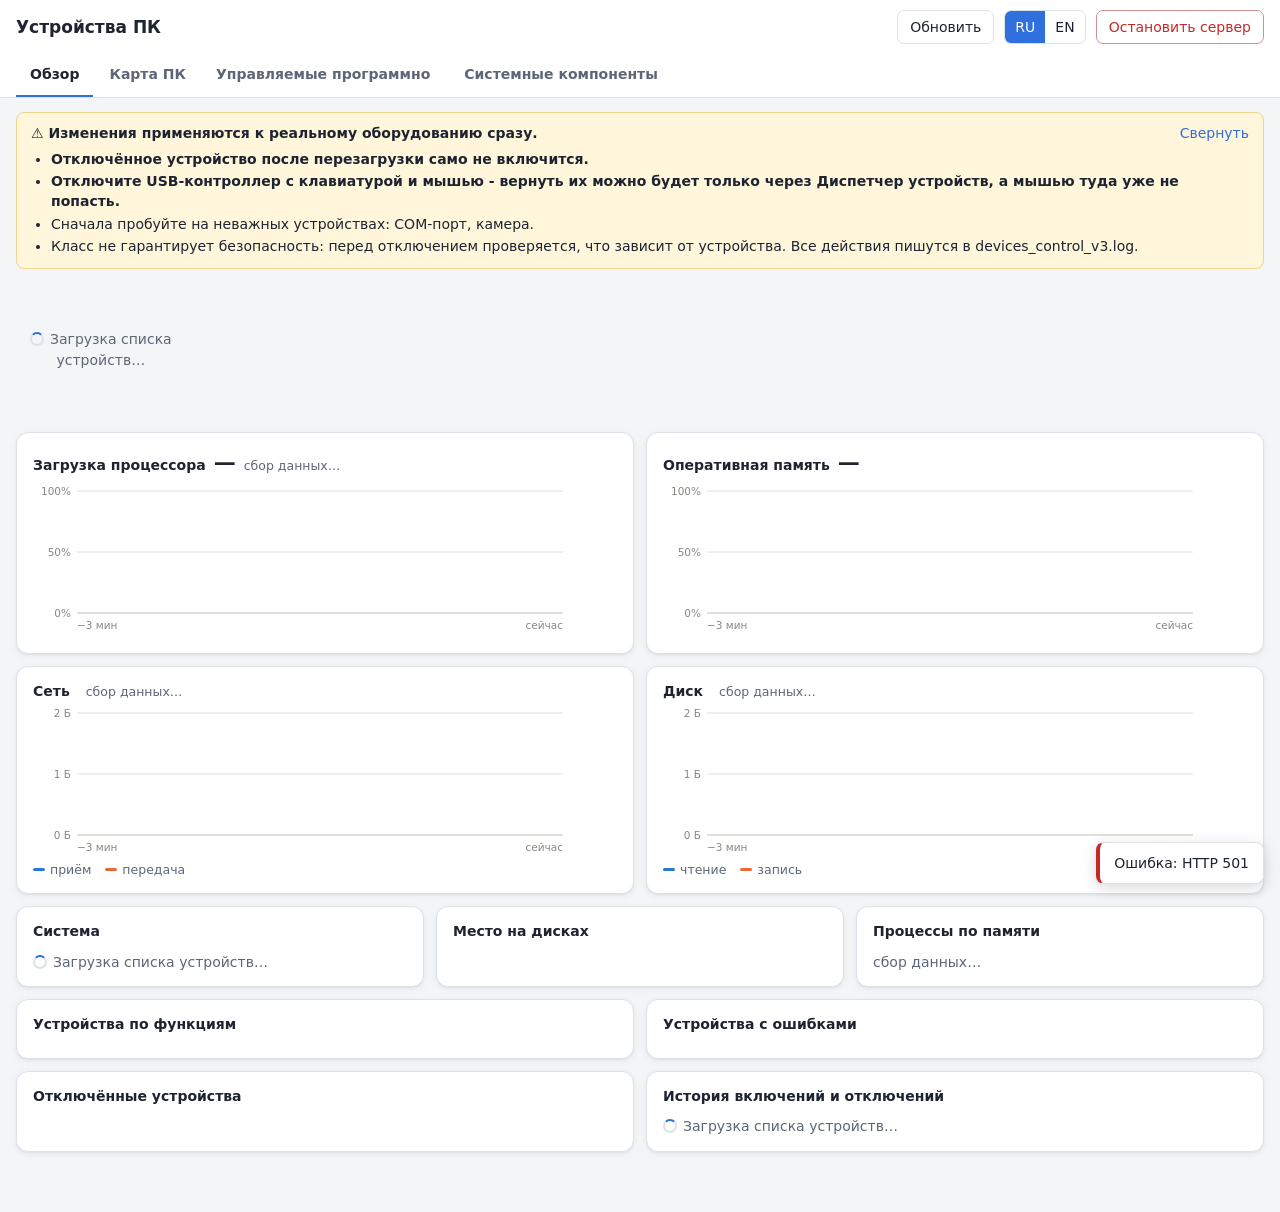
==== devices_control_v3/web/index.html @ e9775680 "Add Devices Control v3: auto-revert and remote-session safety - Auto-revert through a one-time Task " ====
<!doctype html>
<html lang="ru">
<head>
<meta charset="utf-8">
<meta name="viewport" content="width=device-width, initial-scale=1">
<title>Devices Control</title>
<link rel="stylesheet" href="app.css">
</head>
<body>
<header class="top">
  <div class="bar">
    <h1 data-i="title"></h1>
    <span class="host" id="host"></span>
    <span class="spacer"></span>
    <button class="btn" id="refresh" data-i="refresh"></button>
    <div class="lang" role="group" aria-label="Language"><button data-lang="ru">RU</button><button data-lang="en">EN</button></div>
    <button class="btn danger" id="stop" data-i="stop"></button>
  </div>
  <div class="bar tabs-bar">
    <nav class="tabs" role="tablist">
      <button class="tab" data-tab="dash"><span data-i="tabDash"></span></button>
      <button class="tab" data-tab="map"><span data-i="tabMap"></span></button>
      <button class="tab" data-tab="prog"><span data-i="tabProg"></span><span class="n" id="nProg"></span></button>
      <button class="tab" data-tab="other"><span data-i="tabOther"></span><span class="n" id="nOther"></span></button>
    </nav>
  </div>
  <div id="rbBar" class="rb-bar" aria-live="polite"></div>
</header>

<main id="main">
  <div id="notices"></div>

  <section id="view-dash" class="view" hidden></section>
  <section id="view-map" class="view" hidden></section>

  <section id="view-list" class="view" hidden>
    <div class="filters">
      <input type="search" id="q">
      <select id="fGroup"></select>
      <select id="fState"></select>
      <select id="fRisk"></select>
      <label class="chk"><input type="checkbox" id="fDisc"><span data-i="showDisc"></span></label>
    </div>
    <div class="stats" id="stats"></div>
    <div id="list"><div class="loading"><span class="spin"></span><span data-i="loading"></span></div></div>
  </section>
</main>

<aside class="drawer" id="drawer" aria-hidden="true">
  <div class="drawer-head">
    <span class="drawer-crumb" id="drawerCrumb"></span>
    <button class="btn icon" id="drawerClose" aria-label="Close">✕</button>
  </div>
  <div class="drawer-body" id="drawerBody"></div>
</aside>

<div class="modal-bg" id="modalBg"><div class="modal" id="modal" role="dialog" aria-modal="true"></div></div>
<div class="tooltip" id="tooltip" role="tooltip"></div>
<div class="sheet" id="sheet" aria-hidden="true"><div class="sheet-body" id="sheetBody"></div><div class="sheet-actions" id="sheetActions"></div></div>
<div class="toasts" id="toasts"></div>

<script src="i18n.js"></script>
<script src="knowledge.js"></script>
<script src="app.js"></script>
<script src="rollback.js"></script>
<script src="map.js"></script>
<script src="dashboard.js"></script>
<script src="main.js"></script>
</body>
</html>
---- devices_control_v3/web/app.css ----
:root {
  --bg: #f4f5f7; --panel: #ffffff; --panel-2: #f8f9fb; --text: #1d2330; --muted: #5d6677; --faint: #898781; --line: #dde1e8;
  --accent: #2f6fde; --accent-soft: #e6eefc;
  --ok: #1f8a4c; --ok-bg: #e3f4ea; --off: #6b7280; --off-bg: #eceef1;
  --err: #c2410c; --err-bg: #fdeee5; --disc: #8a8f99; --disc-bg: #f1f2f4;
  --danger: #c62828; --danger-bg: #fdecec; --warn: #8a5d00; --warn-bg: #fff6dc; --warn-line: #f0d68a;
  --r1: #b58100; --r2: #d1531f; --r3: #c62828;
  /* chart roles (dataviz reference palette) */
  --series-1: #2a78d6; --series-2: #eb6834;
  --status-good: #0ca30c; --status-critical: #d03b3b; --status-off: #898781; --status-none: #c3c2b7;
  --grid: #e1e0d9; --axis: #c3c2b7;
  --map-case: #e9ecf1; --map-board: #dfe8dc; --map-board-line: #b9c9b3; --map-dark: #3b4250; --map-screen: #cfe0f7;
  --shadow: 0 1px 2px rgba(20,30,50,.06), 0 2px 8px rgba(20,30,50,.05);
}
@media (prefers-color-scheme: dark) {
  :root {
    --bg: #14171c; --panel: #1d2128; --panel-2: #181b21; --text: #e6e9ee; --muted: #9aa3b2; --faint: #898781; --line: #2e343e;
    --accent: #6b9cff; --accent-soft: #1f2c45;
    --ok: #4fc483; --ok-bg: #173826; --off: #a3a9b4; --off-bg: #2a2f37;
    --err: #ff9a5c; --err-bg: #3a2418; --disc: #8a909b; --disc-bg: #23272e;
    --danger: #ff6b6b; --danger-bg: #3a1c1c; --warn: #f2c14e; --warn-bg: #2e2610; --warn-line: #5a4a1a;
    --r1: #f2c14e; --r2: #ff8c52; --r3: #ff6b6b;
    --series-1: #3987e5; --series-2: #d95926;
    --status-none: #383835;
    --grid: #2c2c2a; --axis: #383835;
    --map-case: #262b33; --map-board: #1f2a22; --map-board-line: #34503a; --map-dark: #0f1216; --map-screen: #1c2b42;
    --shadow: none;
  }
}
* { box-sizing: border-box; }
[hidden] { display: none !important; }
body { margin: 0; background: var(--bg); color: var(--text); font: 14px/1.45 "Segoe UI", system-ui, sans-serif; }
button, input, select { font: inherit; color: inherit; }
header.top { position: sticky; top: 0; z-index: 5; background: var(--panel); border-bottom: 1px solid var(--line); }
.bar { max-width: 1440px; margin: 0 auto; padding: 10px 16px; display: flex; gap: 10px; align-items: center; flex-wrap: wrap; }
.tabs-bar { padding-top: 0; padding-bottom: 0; }
.bar h1 { font-size: 17px; margin: 0 12px 0 0; font-weight: 600; }
.host { color: var(--muted); font-size: 13px; }
.spacer { flex: 1; }
.btn { border: 1px solid var(--line); background: var(--panel); border-radius: 7px; padding: 6px 12px; cursor: pointer; }
.btn:hover:not(:disabled) { border-color: var(--accent); }
.btn:disabled { opacity: .5; cursor: not-allowed; }
.btn.small { padding: 3px 9px; font-size: 13px; }
.btn.icon { padding: 4px 9px; }
.btn.link { border: 0; background: none; color: var(--accent); padding: 0; }
.btn.primary { background: var(--accent); border-color: var(--accent); color: #fff; }
.btn.danger { color: var(--danger); border-color: color-mix(in srgb, var(--danger) 45%, var(--line)); }
.btn.danger.solid { background: var(--danger); color: #fff; border-color: var(--danger); }
.btn.success { color: var(--ok); border-color: color-mix(in srgb, var(--ok) 45%, var(--line)); }
.btn.success.solid { background: var(--ok); color: #fff; border-color: var(--ok); }
.lang { display: inline-flex; border: 1px solid var(--line); border-radius: 7px; overflow: hidden; }
.lang button { border: 0; background: transparent; padding: 6px 10px; cursor: pointer; }
.lang button.on { background: var(--accent); color: #fff; }
.tabs { display: flex; gap: 2px; overflow-x: auto; max-width: 100%; }
.tab { border: 0; background: transparent; padding: 10px 14px; cursor: pointer; border-bottom: 2px solid transparent; color: var(--muted); font-weight: 600; white-space: nowrap; }
.tab.on { color: var(--text); border-bottom-color: var(--accent); }
.tab .n { font-weight: 400; color: var(--muted); margin-left: 4px; }
main { max-width: 1440px; margin: 0 auto; padding: 14px 16px 60px; }

/* notices */
.notice { border-radius: 8px; padding: 10px 14px; margin-bottom: 10px; border: 1px solid; }
.notice.warn { background: var(--warn-bg); border-color: var(--warn-line); }
.notice.danger { background: var(--danger-bg); border-color: color-mix(in srgb, var(--danger) 35%, transparent); }
.notice .nh { display: flex; gap: 10px; align-items: baseline; }
.notice .nh b { flex: 1; }
.notice ul { margin: 6px 0 0; padding-left: 20px; }
.notice li { margin: 2px 0; }
.notice li.key { font-weight: 600; }

/* list view */
.filters { display: flex; flex-wrap: wrap; gap: 8px; align-items: center; margin: 4px 0 12px; }
.filters input[type=search] { flex: 1 1 280px; min-width: 0; padding: 7px 10px; border: 1px solid var(--line); border-radius: 7px; background: var(--panel); }
.filters select { padding: 7px 8px; border: 1px solid var(--line); border-radius: 7px; background: var(--panel); max-width: 100%; }
.chk { display: inline-flex; gap: 6px; align-items: center; color: var(--muted); }
.stats { color: var(--muted); font-size: 13px; margin-bottom: 8px; }
.group > h2 { font-size: 14px; margin: 20px 0 2px; font-weight: 600; }
.group > p.gdesc { margin: 0 0 8px; color: var(--muted); font-size: 13px; }
.grid { display: grid; grid-template-columns: repeat(auto-fill, minmax(340px, 1fr)); gap: 10px; }
.card { background: var(--panel); border: 1px solid var(--line); border-left: 4px solid var(--line); border-radius: 9px; padding: 12px 14px; box-shadow: var(--shadow); display: flex; flex-direction: column; gap: 8px; min-width: 0; }
.card.risk1 { border-left-color: var(--r1); }
.card.risk2 { border-left-color: var(--r2); }
.card.risk3 { border-left-color: var(--r3); }
.card .head { display: flex; gap: 6px 8px; align-items: flex-start; flex-wrap: wrap; }
.card .titles { flex: 1 1 180px; min-width: 0; }
.card h3 { font-size: 15px; margin: 0; font-weight: 600; overflow-wrap: break-word; }
.card .func { font-size: 12.5px; color: var(--accent); margin-top: 1px; }
.badge { font-size: 12px; padding: 2px 8px; border-radius: 99px; white-space: nowrap; font-weight: 600; }
.badge.wrap { white-space: normal; }
.st-ok { color: var(--ok); background: var(--ok-bg); }
.st-disabled { color: var(--off); background: var(--off-bg); }
.st-error { color: var(--err); background: var(--err-bg); }
.st-disconnected { color: var(--disc); background: var(--disc-bg); }
dl { margin: 0; display: grid; grid-template-columns: auto 1fr; gap: 2px 10px; font-size: 13px; }
dt { color: var(--muted); }
dd { margin: 0; overflow-wrap: anywhere; min-width: 0; }
code { font: 12px/1.4 Consolas, "Cascadia Mono", monospace; }
details summary { cursor: pointer; color: var(--accent); font-size: 12px; }
.expl { margin: 0; font-size: 13px; }
.expl .guess { display: inline-block; font-size: 11px; font-weight: 600; color: var(--warn); border: 1px solid var(--warn-line); background: var(--warn-bg); border-radius: 4px; padding: 0 5px; margin-right: 4px; vertical-align: 1px; }
.access { font-size: 12.5px; color: var(--muted); }
.access code { color: var(--text); }
.risk { font-size: 13px; }
.risk .lvl { font-weight: 600; }
.risk ul { margin: 4px 0 0; padding-left: 18px; }
.rl1 { color: var(--r1); } .rl2 { color: var(--r2); } .rl3 { color: var(--r3); }
.card .foot { display: flex; gap: 8px; align-items: center; margin-top: auto; flex-wrap: wrap; }
.card .foot .hint { font-size: 12px; color: var(--muted); flex: 1; }
.empty, .loading { text-align: center; color: var(--muted); padding: 50px 0; }

/* drawer */
.drawer { position: fixed; top: 0; right: 0; bottom: 0; width: min(520px, 100vw); background: var(--panel); border-left: 1px solid var(--line); box-shadow: -8px 0 24px rgba(0,0,0,.12); transform: translateX(105%); transition: transform .18s ease, visibility .18s; z-index: 15; display: flex; flex-direction: column; }
.drawer:not(.on) { visibility: hidden; }
.drawer.on { transform: none; }
.drawer-head { display: flex; align-items: center; gap: 8px; padding: 10px 14px; border-bottom: 1px solid var(--line); }
.drawer-crumb { flex: 1; color: var(--muted); font-size: 13px; overflow: hidden; text-overflow: ellipsis; white-space: nowrap; }
.drawer-body { overflow: auto; padding: 14px 16px 30px; display: flex; flex-direction: column; gap: 12px; }
.drawer-body h2 { margin: 0; font-size: 18px; overflow-wrap: break-word; }
.drawer-body h4 { margin: 4px 0 4px; font-size: 13px; color: var(--muted); font-weight: 600; text-transform: uppercase; letter-spacing: .03em; }
.rel { display: flex; flex-direction: column; gap: 4px; }
.rel button { text-align: left; }

/* modal */
.modal-bg { position: fixed; inset: 0; background: rgba(10,14,20,.55); display: none; align-items: center; justify-content: center; padding: 16px; z-index: 20; }
.modal-bg.on { display: flex; }
.modal { background: var(--panel); border-radius: 12px; max-width: 580px; width: 100%; max-height: 90vh; overflow: auto; padding: 18px 20px; border: 1px solid var(--line); }
.modal h2 { margin: 0 0 6px; font-size: 18px; }
.modal .dev { font-weight: 600; overflow-wrap: anywhere; }
.modal .sub { color: var(--muted); font-size: 12px; overflow-wrap: anywhere; }
.modal ul.warns { padding-left: 18px; margin: 10px 0; }
.modal ul.warns li { margin-bottom: 6px; }
.modal ul.warns li.crit { color: var(--danger); font-weight: 600; }
.modal .typed { margin-top: 10px; }
.modal .typed input { width: 100%; padding: 7px 10px; border: 1px solid var(--line); border-radius: 7px; background: var(--bg); margin-top: 4px; }
.modal .actions { display: flex; gap: 8px; justify-content: flex-end; margin-top: 16px; flex-wrap: wrap; }
.spin { display: inline-block; width: 14px; height: 14px; border: 2px solid var(--line); border-top-color: var(--accent); border-radius: 50%; animation: s .8s linear infinite; vertical-align: -2px; margin-right: 6px; }
@keyframes s { to { transform: rotate(360deg); } }
.toasts { position: fixed; right: 16px; bottom: 16px; display: flex; flex-direction: column; gap: 8px; z-index: 30; max-width: calc(100vw - 32px); }
.toast { background: var(--panel); border: 1px solid var(--line); border-left: 4px solid var(--accent); border-radius: 8px; padding: 10px 14px; box-shadow: 0 4px 16px rgba(0,0,0,.15); max-width: 440px; overflow-wrap: anywhere; }
.toast.ok { border-left-color: var(--ok); } .toast.err { border-left-color: var(--danger); } .toast.warn { border-left-color: var(--warn); }
.stopped { max-width: 520px; margin: 80px auto; text-align: center; }

/* tooltip */
.tooltip { position: fixed; z-index: 40; pointer-events: none; background: var(--panel); color: var(--text); border: 1px solid var(--line); border-radius: 8px; padding: 8px 10px; font-size: 12.5px; box-shadow: 0 6px 20px rgba(0,0,0,.18); max-width: 340px; display: none; }
.tooltip.on { display: block; }
.tooltip b { display: block; margin-bottom: 2px; font-size: 13px; }
.tooltip .tl { color: var(--muted); }
.tooltip .sw { display: inline-block; width: 8px; height: 8px; border-radius: 2px; margin-right: 5px; vertical-align: 0; }

/* map */
.map-head { display: flex; align-items: center; gap: 10px; flex-wrap: wrap; margin-bottom: 8px; }
.crumbs { display: flex; gap: 6px; align-items: center; font-size: 15px; }
.crumbs button { border: 0; background: none; color: var(--accent); cursor: pointer; padding: 0; font-size: 15px; }
.crumbs span.cur { font-weight: 600; }
.map-legend { display: flex; gap: 14px; flex-wrap: wrap; color: var(--muted); font-size: 12.5px; margin-left: auto; }
.map-legend i { display: inline-block; width: 14px; height: 10px; border-radius: 3px; margin-right: 5px; vertical-align: -1px; }
.map-wrap { background: var(--panel); border: 1px solid var(--line); border-radius: 12px; padding: 8px; }
.map-svg { width: 100%; height: auto; display: block; user-select: none; }
.map-svg .zone { cursor: pointer; }
.map-svg .zone .hl { fill: transparent; stroke: transparent; stroke-width: 3; transition: fill .12s, stroke .12s; }
.map-svg .zone.prog:hover .hl, .map-svg .zone.prog.hover .hl { fill: color-mix(in srgb, var(--accent) 16%, transparent); stroke: var(--accent); }
.map-svg .zone.sys:hover .hl, .map-svg .zone.sys.hover .hl { fill: color-mix(in srgb, var(--faint) 18%, transparent); stroke: var(--faint); }
.map-svg .zone.empty { opacity: .35; cursor: default; }
.map-svg .zone.empty .hl { stroke: transparent !important; fill: transparent !important; }
.map-svg .lbl { font-size: 12px; fill: var(--muted); pointer-events: none; }
.map-svg .cnt { font-size: 11px; font-weight: 700; fill: #fff; pointer-events: none; }
.map-hint { color: var(--muted); font-size: 13px; margin: 8px 2px 0; }
.tree-wrap { background: var(--panel); border: 1px solid var(--line); border-radius: 12px; overflow: auto; max-height: calc(100vh - 230px); }
.tree-svg .node { cursor: pointer; }
.tree-svg .node rect { fill: var(--panel-2); stroke: var(--line); stroke-width: 1.2; }
.tree-svg .node.prog rect { stroke: var(--accent); stroke-width: 1.6; }
.tree-svg .node.ctx rect { stroke-dasharray: 4 3; }
.tree-svg .node.ctx text { opacity: .7; }
.tree-svg .node .t1 { font-size: 12px; fill: var(--text); font-weight: 600; }
.tree-svg .node .t2 { font-size: 10.5px; fill: var(--muted); }
.tree-svg .node .dot { stroke: var(--panel); stroke-width: 1.5; }
.tree-svg .edge { fill: none; stroke: var(--axis); stroke-width: 1.4; }
.tree-svg .node.hit rect { fill: color-mix(in srgb, var(--accent) 14%, var(--panel)); stroke: var(--accent); stroke-width: 2; }
.tree-svg .node.hit-sub rect { fill: color-mix(in srgb, var(--danger) 10%, var(--panel)); stroke: var(--danger); }
.tree-svg .edge.hit-sub { stroke: var(--danger); }
.tree-svg .node.rootv rect { fill: var(--accent-soft); stroke: var(--accent); }
.zone-summary { display: flex; gap: 14px; flex-wrap: wrap; font-size: 13px; color: var(--muted); margin: 0 0 8px; }

/* dashboard */
.dash { display: grid; grid-template-columns: repeat(12, 1fr); gap: 12px; }
.panel { background: var(--panel); border: 1px solid var(--line); border-radius: 12px; padding: 14px 16px; min-width: 0; box-shadow: var(--shadow); }
.panel h3 { margin: 0 0 10px; font-size: 14px; font-weight: 600; }
.panel h3 .sub { color: var(--muted); font-weight: 400; font-size: 12.5px; margin-left: 6px; }
.span-12 { grid-column: span 12; } .span-8 { grid-column: span 8; } .span-6 { grid-column: span 6; } .span-4 { grid-column: span 4; } .span-3 { grid-column: span 3; }
@media (max-width: 1100px) { .span-8, .span-4 { grid-column: span 12; } .span-3 { grid-column: span 6; } }
@media (max-width: 760px) { .span-6, .span-3 { grid-column: span 12; } }
.tiles { display: grid; grid-template-columns: repeat(auto-fill, minmax(150px, 1fr)); gap: 10px; }
.tile { background: var(--panel); border: 1px solid var(--line); border-radius: 12px; padding: 12px 14px; box-shadow: var(--shadow); cursor: default; }
.tile.click { cursor: pointer; }
.tile.click:hover { border-color: var(--accent); }
.tile .tl { font-size: 12.5px; color: var(--muted); display: flex; align-items: center; gap: 6px; }
.tile .tv { font-size: 28px; font-weight: 600; line-height: 1.2; font-variant-numeric: tabular-nums; }
.tile .ts { font-size: 12px; color: var(--muted); }
.sdot { width: 9px; height: 9px; border-radius: 50%; display: inline-block; flex: none; }
.chart { position: relative; }
.chart svg { width: 100%; height: auto; display: block; overflow: visible; }
.chart .grid-line { stroke: var(--grid); stroke-width: 1; }
.chart .axis-line { stroke: var(--axis); stroke-width: 1; }
.chart .tick { font-size: 10.5px; fill: var(--faint); font-variant-numeric: tabular-nums; }
.chart .line { fill: none; stroke-width: 2; stroke-linejoin: round; stroke-linecap: round; }
.chart .area { opacity: .12; }
.chart .cross { stroke: var(--faint); stroke-width: 1; stroke-dasharray: 3 3; }
.chart .dlabel { font-size: 11px; fill: var(--muted); font-variant-numeric: tabular-nums; }
.chart .now { font-size: 22px; font-weight: 600; font-variant-numeric: tabular-nums; }
.chart-head { display: flex; align-items: baseline; gap: 8px; margin-bottom: 4px; }
.chart-head .now { font-size: 22px; font-weight: 600; font-variant-numeric: tabular-nums; }
.chart-head .unit { color: var(--muted); font-size: 12.5px; }
.legend { display: flex; gap: 14px; flex-wrap: wrap; font-size: 12.5px; color: var(--muted); margin-top: 6px; }
.legend i { display: inline-block; width: 12px; height: 3px; border-radius: 2px; margin-right: 5px; vertical-align: 3px; }
.legend i.box { height: 10px; width: 10px; vertical-align: -1px; }
.meter { margin: 8px 0 10px; }
.meter .mh { display: flex; justify-content: space-between; gap: 8px; font-size: 13px; }
.meter .mh > span:first-child { min-width: 0; overflow: hidden; text-overflow: ellipsis; white-space: nowrap; }
.meter .mh .mv { color: var(--muted); font-variant-numeric: tabular-nums; white-space: nowrap; }
.meter .track { height: 8px; background: var(--off-bg); border-radius: 4px; overflow: hidden; margin-top: 4px; }
.meter .fill { height: 100%; background: var(--series-1); border-radius: 4px; }
.meter .fill.hot { background: var(--status-critical); }
.kv { display: grid; grid-template-columns: auto 1fr; gap: 4px 14px; font-size: 13px; }
.kv dt { color: var(--muted); }
.hbar-row { display: grid; grid-template-columns: minmax(120px, 34%) 1fr auto; gap: 10px; align-items: center; padding: 3px 4px; border-radius: 6px; cursor: pointer; font-size: 13px; }
.hbar-row:hover { background: var(--panel-2); }
.hbar-row .hl { overflow: hidden; text-overflow: ellipsis; white-space: nowrap; }
.hbar-row .hb { display: flex; height: 12px; gap: 2px; }
.hbar-row .hb span { height: 100%; border-radius: 0; }
.hbar-row .hb span:first-child { border-top-left-radius: 3px; border-bottom-left-radius: 3px; }
.hbar-row .hb span:last-child { border-top-right-radius: 3px; border-bottom-right-radius: 3px; }
.hbar-row .hn { color: var(--muted); font-variant-numeric: tabular-nums; font-size: 12.5px; text-align: right; min-width: 28px; }
.mini-list { list-style: none; margin: 0; padding: 0; display: flex; flex-direction: column; gap: 6px; font-size: 13px; max-height: 330px; overflow: auto; }
.mini-list li { display: flex; gap: 8px; align-items: center; padding: 4px 2px; border-bottom: 1px solid var(--line); }
.mini-list li:last-child { border-bottom: 0; }
.mini-list .ml { flex: 1; min-width: 0; }
.mini-list .ml .n1 { overflow-wrap: anywhere; }
.mini-list .ml .n2 { color: var(--muted); font-size: 12px; }
.hist-table { width: 100%; border-collapse: collapse; font-size: 13px; }
.hist-table th { text-align: left; font-weight: 600; color: var(--muted); font-size: 12px; padding: 4px 6px; border-bottom: 1px solid var(--line); }
.hist-table td { padding: 5px 6px; border-bottom: 1px solid var(--line); vertical-align: top; overflow-wrap: anywhere; }
.hist-wrap { max-height: 330px; overflow: auto; }
.muted { color: var(--muted); }

@media (max-width: 520px) { .grid { grid-template-columns: 1fr; } .bar h1 { font-size: 15px; } .hbar-row { grid-template-columns: 1fr auto; } .hbar-row .hb { grid-column: span 2; order: 3; } }

/* PC illustration parts */
.m-case { fill: var(--map-case); stroke: var(--line); stroke-width: 1.5; }
.m-case-2 { fill: var(--panel-2); stroke: var(--line); stroke-width: 1.5; stroke-dasharray: 4 3; }
.m-board { fill: var(--map-board); stroke: var(--map-board-line); stroke-width: 1.5; }
.m-trace { fill: none; stroke: var(--map-board-line); stroke-width: 2; }
.m-dark { fill: var(--map-dark); }
.m-screen { fill: var(--map-screen); }
.m-win { fill: var(--panel); opacity: .85; }
.m-winbar { fill: var(--accent); opacity: .55; }
.m-task { fill: var(--map-dark); opacity: .55; }
.m-start { fill: var(--accent); }
.m-key { fill: var(--panel); stroke: var(--line); stroke-width: 1; }
.m-cone { fill: #6b7383; }
.m-cam { fill: #2a2f39; }
.m-lens { fill: #4a8fe0; }
.m-line { fill: none; stroke: var(--faint); stroke-width: 1.5; }
.m-line-thick { fill: none; stroke: var(--map-dark); stroke-width: 6; stroke-linecap: round; }
.m-bt { fill: none; stroke: #2f6fde; stroke-width: 2; stroke-linejoin: round; }
.m-paper { fill: #fff; stroke: var(--line); }
.m-led { fill: #0ca30c; }
.m-port { fill: #9aa3b2; stroke: #6b7383; stroke-width: 1; }
.m-portin { fill: #3b4250; }
.m-pcb { fill: #1f6f8b; }
.m-pin { fill: #d4af37; }
.m-chip { fill: #2c323d; stroke: #4b5260; stroke-width: 1; }
.m-chip-in { fill: #555d6b; }
.m-gold { fill: #d4af37; }
.m-fan { fill: #525a68; stroke: #6f7888; stroke-width: 2; }
.m-drive { fill: #5f6776; }
.m-ram { fill: #2f6f4f; stroke: #1d4a34; stroke-width: 1; }
.m-jack-g { fill: #6cc04a; } .m-jack-p { fill: #f08bb5; } .m-jack-b { fill: #5aa0e6; }
.m-txt { font-size: 11px; fill: #d7dbe2; font-weight: 600; pointer-events: none; }
.m-txt-c { text-anchor: middle; }
.m-txt-light { fill: #c9ced8; font-size: 13px; }
.m-q { font-size: 30px; font-weight: 700; fill: var(--faint); text-anchor: middle; pointer-events: none; }
.map-svg .board-lbl { fill: var(--muted); }
.map-svg .ram { cursor: help; }
.m-txt.m-txt-b { fill: var(--muted); }

/* v3: auto-revert bar, remote banner, touch sheet */
.rb-bar:empty { display: none; }
.rb-bar { border-top: 1px solid var(--warn-line); background: var(--warn-bg); }
.rb-item { max-width: 1440px; margin: 0 auto; padding: 8px 16px; display: flex; gap: 10px 14px; align-items: center; flex-wrap: wrap; }
.rb-item + .rb-item { border-top: 1px solid var(--warn-line); }
.rb-item .rb-msg { flex: 1 1 260px; min-width: 0; overflow-wrap: anywhere; }
.rb-item .rb-time { font-variant-numeric: tabular-nums; font-size: 16px; }
.rb-item .rb-actions { display: flex; gap: 8px; flex-wrap: wrap; }
.rb-item.over { background: var(--danger-bg); }
.notice.remote { background: var(--accent-soft); border-color: color-mix(in srgb, var(--accent) 40%, transparent); }
.rb-pick { margin: 10px 0; padding: 10px 12px; border: 1px solid var(--line); border-radius: 8px; background: var(--panel-2); }
.rb-pick select { padding: 4px 8px; border: 1px solid var(--line); border-radius: 6px; background: var(--panel); }
.rb-pick .sub { margin-top: 4px; }
.rb-need { margin-top: 6px; color: var(--danger); font-weight: 600; font-size: 13px; }
.sheet { position: fixed; left: 0; right: 0; bottom: 0; z-index: 25; background: var(--panel); border-top: 1px solid var(--line); border-radius: 14px 14px 0 0; box-shadow: 0 -8px 24px rgba(0,0,0,.18); padding: 14px 16px calc(14px + env(safe-area-inset-bottom)); transform: translateY(105%); visibility: hidden; transition: transform .16s ease, visibility .16s; max-height: 70vh; overflow: auto; }
.sheet.on { transform: none; visibility: visible; }
.sheet-body b { display: block; font-size: 15px; margin-bottom: 2px; }
.sheet-body .tl { color: var(--muted); font-size: 13px; }
.sheet-body .sw { display: inline-block; width: 8px; height: 8px; border-radius: 2px; margin-right: 5px; }
.sheet-actions { display: flex; gap: 8px; margin-top: 12px; }
.sheet-actions .btn { flex: 1; padding: 10px 12px; }
@media (hover: none) { .btn.small { padding: 8px 12px; } .tab { padding: 12px 14px; } }
body.sheet-open main { padding-bottom: 300px; }
.tree-wrap { scroll-margin-top: 150px; }
.map-svg, .tree-svg, .zone, .node { -webkit-tap-highlight-color: transparent; }
@media (max-width: 520px) { .tree-wrap { max-height: 56vh; } .notice.remote { font-size: 13px; } }
.map-wrap { scroll-margin-top: 150px; }
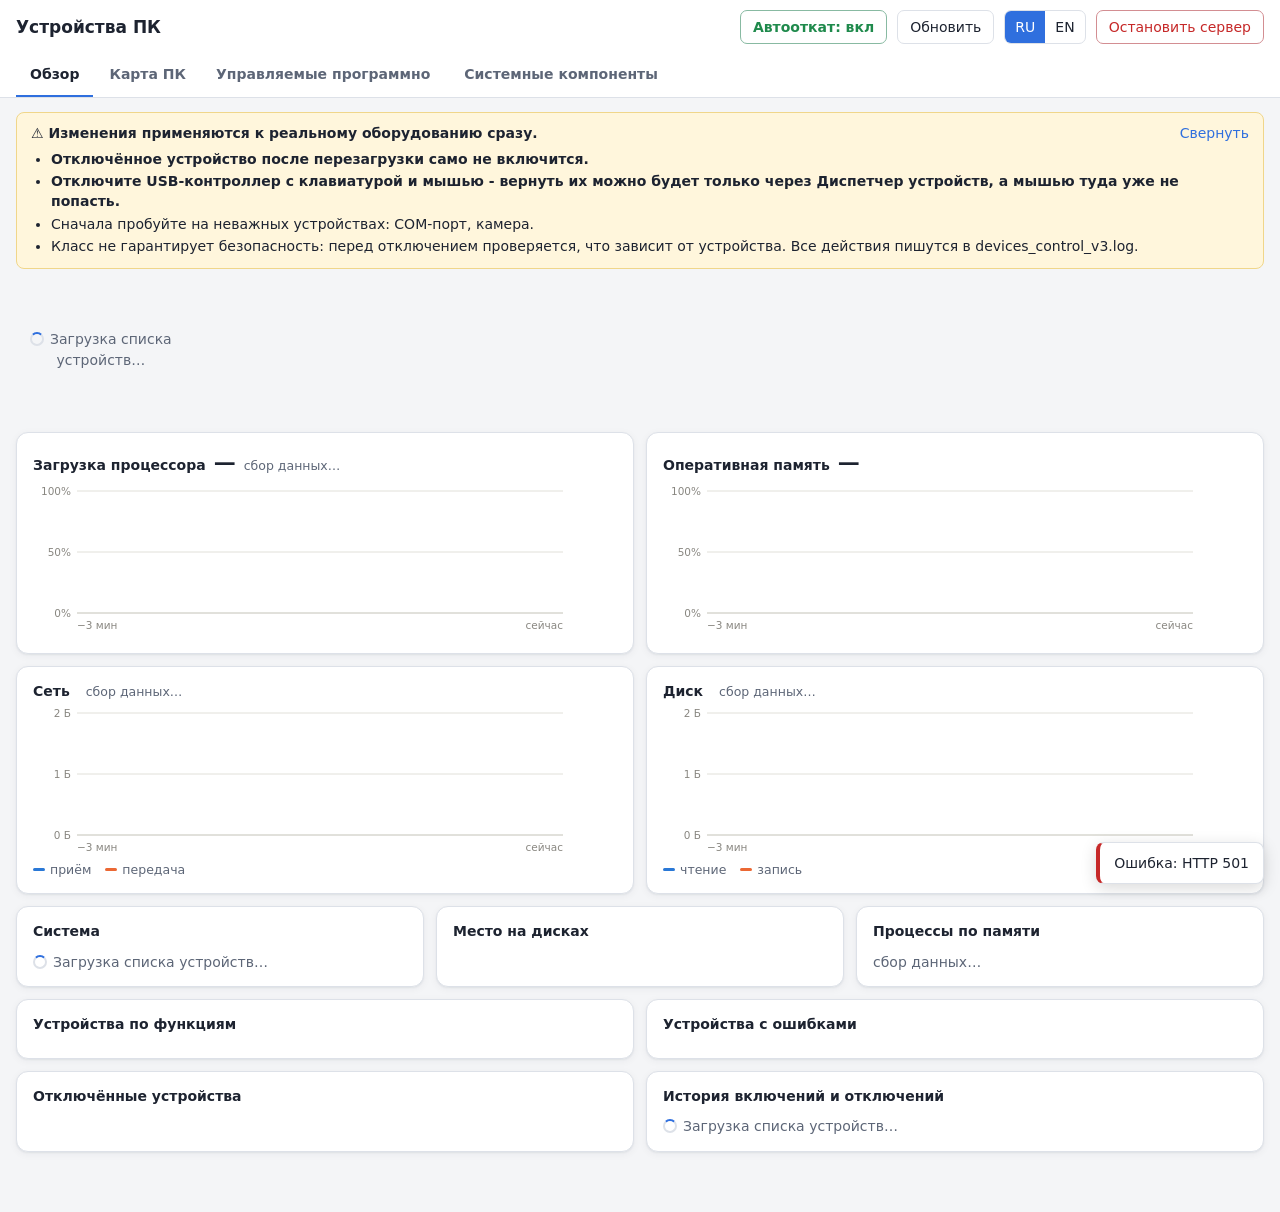
==== commit 8bdb2ad0: "Add disable mode switch: with or without auto-revert Top-bar button opens a dialog that explains bot" ====
--- a/devices_control_v3/web/index.html
+++ b/devices_control_v3/web/index.html
@@ -12,6 +12,7 @@
     <h1 data-i="title"></h1>
     <span class="host" id="host"></span>
     <span class="spacer"></span>
+    <button class="btn mode" id="modeBtn"></button>
     <button class="btn" id="refresh" data-i="refresh"></button>
     <div class="lang" role="group" aria-label="Language"><button data-lang="ru">RU</button><button data-lang="en">EN</button></div>
     <button class="btn danger" id="stop" data-i="stop"></button>
--- a/devices_control_v3/web/app.css
+++ b/devices_control_v3/web/app.css
@@ -309,3 +309,15 @@
 .map-svg, .tree-svg, .zone, .node { -webkit-tap-highlight-color: transparent; }
 @media (max-width: 520px) { .tree-wrap { max-height: 56vh; } .notice.remote { font-size: 13px; } }
 .map-wrap { scroll-margin-top: 150px; }
+
+/* v3: disable mode */
+.btn.mode { font-weight: 600; }
+.btn.mode.on { color: var(--ok); border-color: color-mix(in srgb, var(--ok) 45%, var(--line)); }
+.btn.mode.off { color: var(--warn); border-color: var(--warn-line); background: var(--warn-bg); }
+.mode-cards { display: grid; gap: 10px; margin: 12px 0; }
+.mode-card { display: flex; gap: 10px; align-items: flex-start; border: 1px solid var(--line); border-radius: 10px; padding: 12px; cursor: pointer; }
+.mode-card.on { border-color: var(--accent); background: var(--accent-soft); }
+.mode-card input { margin-top: 4px; }
+.mode-card .mc-body { display: flex; flex-direction: column; gap: 4px; min-width: 0; }
+.mode-card .mc-text { font-size: 13px; color: var(--muted); }
+.rb-pick.direct { background: var(--warn-bg); border-color: var(--warn-line); }
